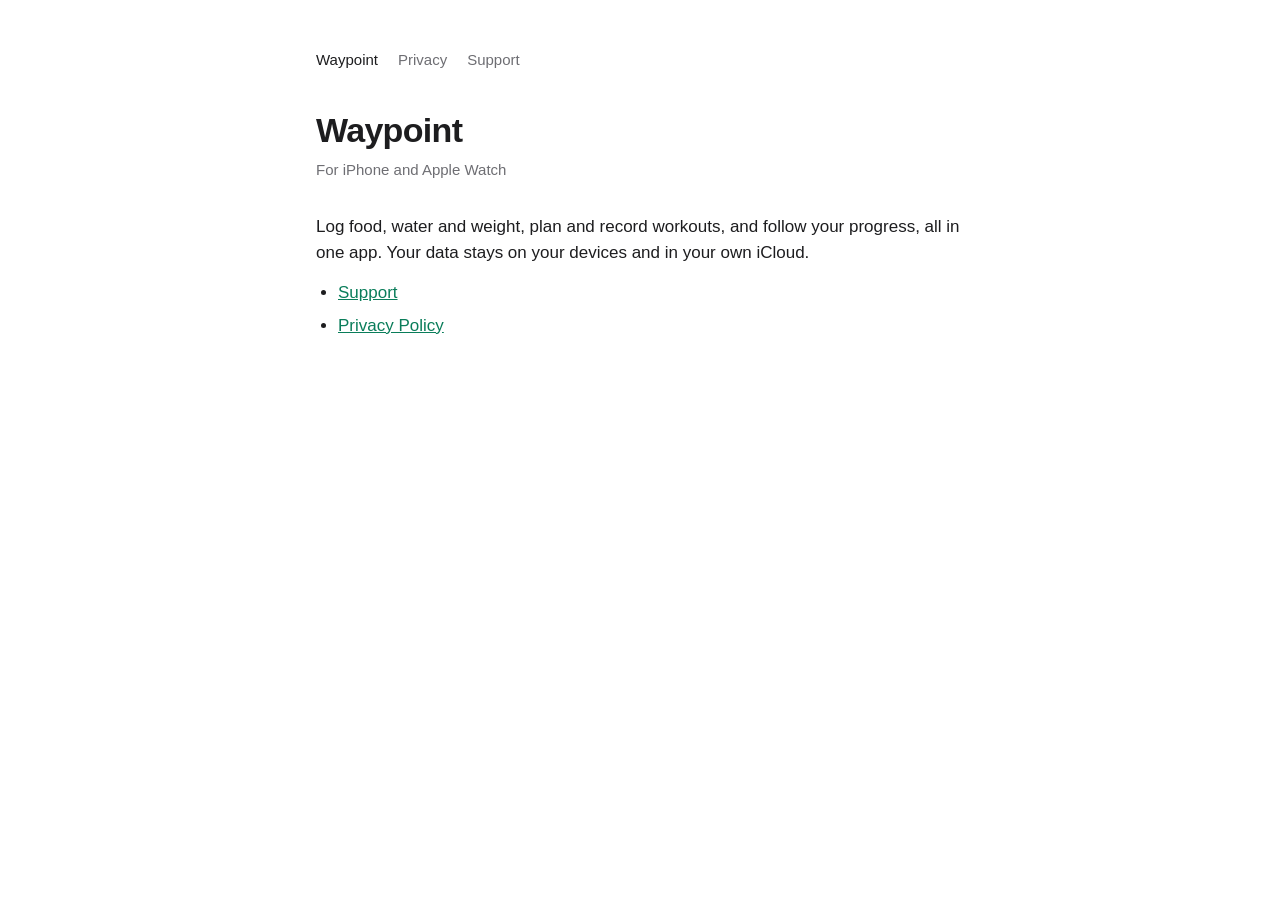
==== index.html @ 8e3e61b8 "Add files via upload" ====
<!DOCTYPE html>
<html lang="en">
<head>
<meta charset="utf-8">
<meta name="viewport" content="width=device-width, initial-scale=1">
<title>Waypoint</title>
<meta name="description" content="Waypoint: food, training and progress tracking for iPhone and Apple Watch.">
<style>
:root {
  --bg: #ffffff;
  --text: #1d1d1f;
  --muted: #6e6e73;
  --rule: #e5e5ea;
  --accent: #0a7d5a;
  --card: #f5f5f7;
}
@media (prefers-color-scheme: dark) {
  :root {
    --bg: #000000;
    --text: #f5f5f7;
    --muted: #a1a1a6;
    --rule: #2c2c2e;
    --accent: #3ddc97;
    --card: #1c1c1e;
  }
}
* { box-sizing: border-box; }
body {
  margin: 0;
  background: var(--bg);
  color: var(--text);
  font: 17px/1.55 -apple-system, BlinkMacSystemFont, "SF Pro Text", "Helvetica Neue", Arial, sans-serif;
  -webkit-text-size-adjust: 100%;
}
main { max-width: 680px; margin: 0 auto; padding: 48px 16px 64px; }
nav { display: flex; gap: 20px; margin-bottom: 40px; font-size: 15px; }
nav a { color: var(--muted); text-decoration: none; }
nav a:hover, nav a[aria-current] { color: var(--text); }
h1 { font-size: 34px; line-height: 1.15; margin: 0 0 8px; letter-spacing: -0.02em; }
h2 { font-size: 21px; margin: 40px 0 8px; letter-spacing: -0.01em; }
h3 { font-size: 17px; margin: 24px 0 4px; }
p, ul { margin: 0 0 14px; }
ul { padding-left: 22px; }
li { margin-bottom: 6px; }
a { color: var(--accent); }
.meta { color: var(--muted); font-size: 15px; margin-bottom: 32px; }
.summary { background: var(--card); border-radius: 14px; padding: 18px 20px; margin: 0 0 8px; }
.summary p:last-child, .summary ul:last-child { margin-bottom: 0; }
footer { margin-top: 56px; padding-top: 20px; border-top: 1px solid var(--rule); color: var(--muted); font-size: 14px; }
</style>
</head>
<body>
<main>
<nav><a href="index.html" aria-current="page">Waypoint</a><a href="privacy.html">Privacy</a><a href="support.html">Support</a></nav>

<h1>Waypoint</h1>
<p class="meta">For iPhone and Apple Watch</p>
<p>Log food, water and weight, plan and record workouts, and follow your progress, all in one app. Your data stays on your devices and in your own iCloud.</p>
<ul>
  <li><a href="support.html">Support</a></li>
  <li><a href="privacy.html">Privacy Policy</a></li>
</ul>

</main>
</body>
</html>
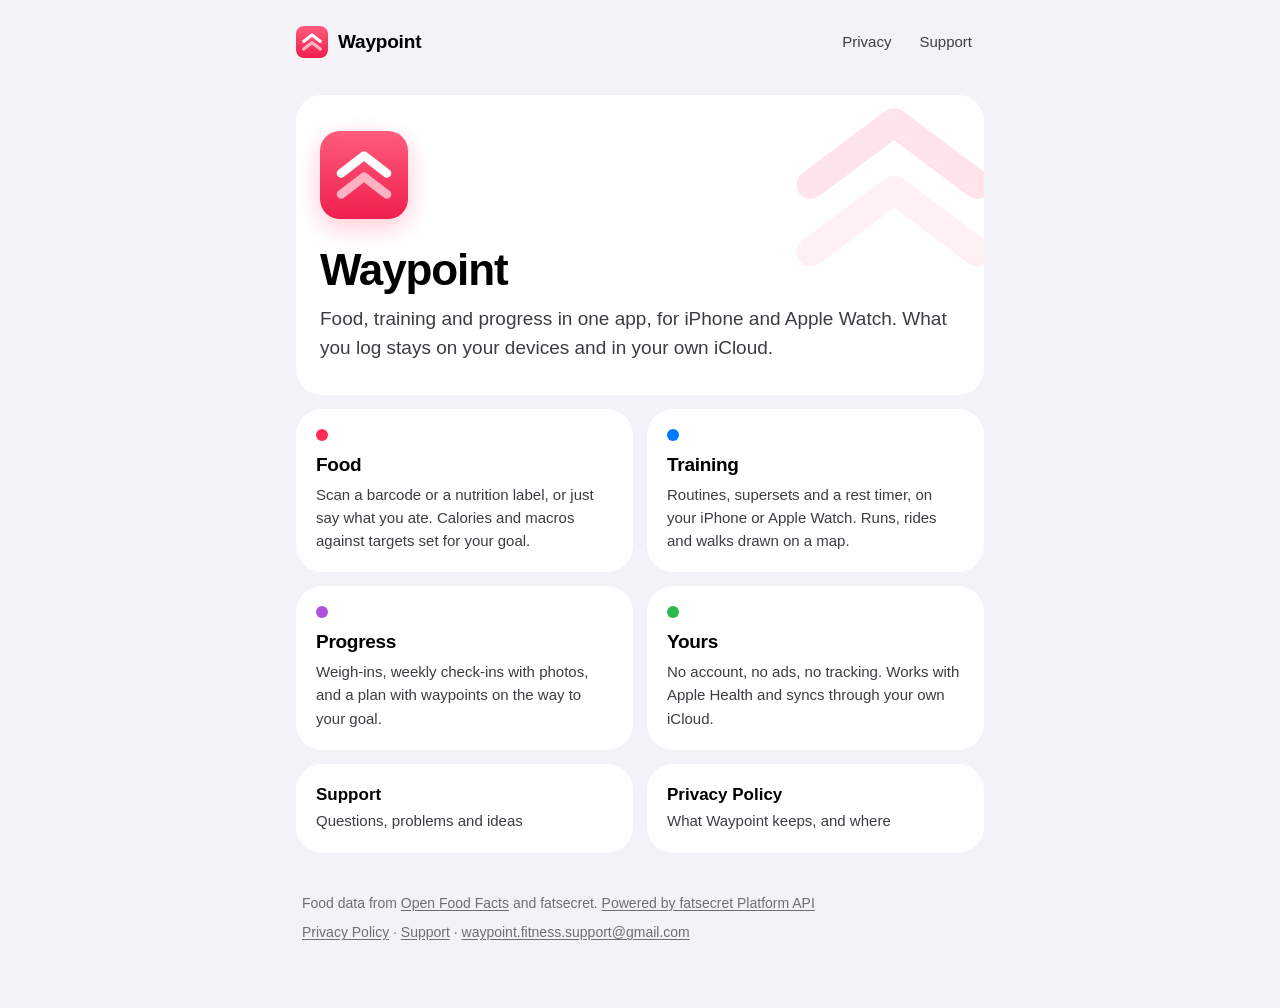
==== commit f7176566: "Updated privacy page" ====
--- a/index.html
+++ b/index.html
@@ -5,62 +5,61 @@
 <meta name="viewport" content="width=device-width, initial-scale=1">
 <title>Waypoint</title>
 <meta name="description" content="Waypoint: food, training and progress tracking for iPhone and Apple Watch.">
-<style>
-:root {
-  --bg: #ffffff;
-  --text: #1d1d1f;
-  --muted: #6e6e73;
-  --rule: #e5e5ea;
-  --accent: #0a7d5a;
-  --card: #f5f5f7;
-}
-@media (prefers-color-scheme: dark) {
-  :root {
-    --bg: #000000;
-    --text: #f5f5f7;
-    --muted: #a1a1a6;
-    --rule: #2c2c2e;
-    --accent: #3ddc97;
-    --card: #1c1c1e;
-  }
-}
-* { box-sizing: border-box; }
-body {
-  margin: 0;
-  background: var(--bg);
-  color: var(--text);
-  font: 17px/1.55 -apple-system, BlinkMacSystemFont, "SF Pro Text", "Helvetica Neue", Arial, sans-serif;
-  -webkit-text-size-adjust: 100%;
-}
-main { max-width: 680px; margin: 0 auto; padding: 48px 16px 64px; }
-nav { display: flex; gap: 20px; margin-bottom: 40px; font-size: 15px; }
-nav a { color: var(--muted); text-decoration: none; }
-nav a:hover, nav a[aria-current] { color: var(--text); }
-h1 { font-size: 34px; line-height: 1.15; margin: 0 0 8px; letter-spacing: -0.02em; }
-h2 { font-size: 21px; margin: 40px 0 8px; letter-spacing: -0.01em; }
-h3 { font-size: 17px; margin: 24px 0 4px; }
-p, ul { margin: 0 0 14px; }
-ul { padding-left: 22px; }
-li { margin-bottom: 6px; }
-a { color: var(--accent); }
-.meta { color: var(--muted); font-size: 15px; margin-bottom: 32px; }
-.summary { background: var(--card); border-radius: 14px; padding: 18px 20px; margin: 0 0 8px; }
-.summary p:last-child, .summary ul:last-child { margin-bottom: 0; }
-footer { margin-top: 56px; padding-top: 20px; border-top: 1px solid var(--rule); color: var(--muted); font-size: 14px; }
-</style>
+<meta name="theme-color" content="#f2f2f7" media="(prefers-color-scheme: light)">
+<meta name="theme-color" content="#131922" media="(prefers-color-scheme: dark)">
+<link rel="icon" type="image/png" href="images/favicon.png">
+<link rel="apple-touch-icon" href="images/apple-touch-icon.png">
+<link rel="stylesheet" href="styles.css">
 </head>
 <body>
 <main>
-<nav><a href="index.html" aria-current="page">Waypoint</a><a href="privacy.html">Privacy</a><a href="support.html">Support</a></nav>
+<header class="site-header">
+  <a class="brand" href="index.html"><img src="images/icon-256.png" alt="" width="32" height="32">Waypoint</a>
+  <nav><a href="privacy.html">Privacy</a><a href="support.html">Support</a></nav>
+</header>
 
-<h1>Waypoint</h1>
-<p class="meta">For iPhone and Apple Watch</p>
-<p>Log food, water and weight, plan and record workouts, and follow your progress, all in one app. Your data stays on your devices and in your own iCloud.</p>
-<ul>
-  <li><a href="support.html">Support</a></li>
-  <li><a href="privacy.html">Privacy Policy</a></li>
-</ul>
+<section class="hero">
+  <svg class="chevrons" viewBox="0 0 100 100" aria-hidden="true"><g fill="none" stroke="currentColor" stroke-width="11" stroke-linecap="round" stroke-linejoin="round"><polyline points="18,46 50,22 82,46"/><polyline points="18,72 50,48 82,72" opacity="0.55"/></g></svg>
+  <img class="icon" src="images/icon-256.png" alt="Waypoint app icon" width="88" height="88">
+  <h1>Waypoint</h1>
+  <p class="lede">Food, training and progress in one app, for iPhone and Apple Watch. What you log stays on your devices and in your own iCloud.</p>
+</section>
 
+<div class="features">
+  <div class="feature">
+    <span class="dot" style="background: var(--pink)"></span>
+    <h2>Food</h2>
+    <p>Scan a barcode or a nutrition label, or just say what you ate. Calories and macros against targets set for your goal.</p>
+  </div>
+  <div class="feature">
+    <span class="dot" style="background: var(--training)"></span>
+    <h2>Training</h2>
+    <p>Routines, supersets and a rest timer, on your iPhone or Apple Watch. Runs, rides and walks drawn on a map.</p>
+  </div>
+  <div class="feature">
+    <span class="dot" style="background: var(--weight)"></span>
+    <h2>Progress</h2>
+    <p>Weigh-ins, weekly check-ins with photos, and a plan with waypoints on the way to your goal.</p>
+  </div>
+  <div class="feature">
+    <span class="dot" style="background: var(--protein)"></span>
+    <h2>Yours</h2>
+    <p>No account, no ads, no tracking. Works with Apple Health and syncs through your own iCloud.</p>
+  </div>
+</div>
+
+<div class="links">
+  <a class="link-card" href="support.html"><strong>Support</strong><span>Questions, problems and ideas</span></a>
+  <a class="link-card" href="privacy.html"><strong>Privacy Policy</strong><span>What Waypoint keeps, and where</span></a>
+</div>
+
+<footer>
+  <p>Food data from <a href="https://world.openfoodfacts.org">Open Food Facts</a> and fatsecret.
+<!-- Begin fatsecret Platform API HTML Attribution Snippet -->
+<a href="https://platform.fatsecret.com">Powered by fatsecret Platform API</a>
+<!-- End fatsecret Platform API HTML Attribution Snippet --></p>
+  <p><a href="privacy.html">Privacy Policy</a> &middot; <a href="support.html">Support</a> &middot; <a href="mailto:waypoint.fitness.support@gmail.com">waypoint.fitness.support@gmail.com</a></p>
+</footer>
 </main>
 </body>
 </html>
--- a/styles.css
+++ b/styles.css
@@ -0,0 +1,246 @@
+/* Waypoint's site, in the app's own look: the default theme's grouped grey and
+   white in light, its slate in dark, and the Move-ring pink as the one accent. */
+
+:root {
+  --canvas: #f2f2f7;
+  --panel: #ffffff;
+  --text: #000000;
+  --secondary: #3c3c43;
+  --tertiary: #6e6e76;
+  --rule: #e3e3e8;
+  --pink: #ff2d55;
+  /* The pink darkened for text, so links clear 4.5:1 on white and grey. */
+  --link: #d1123e;
+  --training: #007aff;
+  --weight: #af52de;
+  --protein: #2bba4f;
+  --radius: 26px;
+}
+
+@media (prefers-color-scheme: dark) {
+  :root {
+    --canvas: #131922;
+    --panel: #202835;
+    --text: #ffffff;
+    --secondary: #c9d3e6;
+    --tertiary: #9aa6bc;
+    --rule: #2d3747;
+    --pink: #ff375f;
+    --link: #ff5c7a;
+    --training: #0a84ff;
+    --weight: #bf5af2;
+    --protein: #30db5b;
+  }
+}
+
+* { box-sizing: border-box; }
+
+html { -webkit-text-size-adjust: 100%; }
+
+body {
+  margin: 0;
+  background: var(--canvas);
+  color: var(--text);
+  font: 17px/1.55 -apple-system, BlinkMacSystemFont, "SF Pro Text", "Helvetica Neue", Arial, sans-serif;
+}
+
+main {
+  max-width: 720px;
+  margin: 0 auto;
+  padding: 24px 16px 56px;
+}
+
+a { color: var(--link); text-underline-offset: 2px; }
+
+/* Header */
+
+.site-header {
+  display: flex;
+  align-items: center;
+  justify-content: space-between;
+  gap: 16px;
+  margin-bottom: 36px;
+}
+
+.brand {
+  display: flex;
+  align-items: center;
+  gap: 10px;
+  color: var(--text);
+  text-decoration: none;
+  font-weight: 700;
+  font-size: 19px;
+  letter-spacing: -0.01em;
+}
+
+.brand img { width: 32px; height: 32px; border-radius: 8px; }
+
+.site-header nav { display: flex; gap: 4px; }
+
+.site-header nav a {
+  color: var(--secondary);
+  text-decoration: none;
+  font-size: 15px;
+  font-weight: 500;
+  padding: 6px 12px;
+  border-radius: 999px;
+}
+
+.site-header nav a:hover { color: var(--text); }
+
+.site-header nav a[aria-current="page"] {
+  color: var(--text);
+  background: var(--panel);
+}
+
+/* Type */
+
+h1 {
+  font-size: 40px;
+  line-height: 1.1;
+  margin: 0 0 10px;
+  letter-spacing: -0.025em;
+}
+
+h2 {
+  font-size: 22px;
+  line-height: 1.25;
+  margin: 0 0 10px;
+  letter-spacing: -0.015em;
+}
+
+h3 { font-size: 17px; margin: 20px 0 4px; }
+
+p, ul { margin: 0 0 14px; }
+
+ul { padding-left: 22px; }
+
+li { margin-bottom: 6px; }
+
+.lede { font-size: 19px; color: var(--secondary); margin-bottom: 28px; }
+
+.meta { color: var(--tertiary); font-size: 15px; margin-bottom: 24px; }
+
+/* Cards, as the app's panels */
+
+.card {
+  background: var(--panel);
+  border-radius: var(--radius);
+  padding: 22px 22px 8px;
+  margin-bottom: 14px;
+}
+
+.card > :last-child { margin-bottom: 14px; }
+
+.card h3:first-child { margin-top: 0; }
+
+.card.highlight { border: 2px solid var(--pink); }
+
+/* Home */
+
+.hero {
+  position: relative;
+  overflow: hidden;
+  background: var(--panel);
+  border-radius: var(--radius);
+  padding: 36px 24px 32px;
+  margin-bottom: 14px;
+}
+
+.hero .chevrons {
+  position: absolute;
+  right: -40px;
+  top: -30px;
+  width: 260px;
+  height: auto;
+  color: var(--pink);
+  opacity: 0.12;
+  pointer-events: none;
+}
+
+.hero > * { position: relative; }
+
+.hero .icon {
+  width: 88px;
+  height: 88px;
+  border-radius: 20px;
+  margin-bottom: 18px;
+  box-shadow: 0 8px 24px rgba(255, 45, 85, 0.25);
+}
+
+.hero h1 { font-size: 44px; }
+
+.hero .lede { margin-bottom: 0; }
+
+.features {
+  display: grid;
+  grid-template-columns: repeat(2, minmax(0, 1fr));
+  gap: 14px;
+  margin-bottom: 14px;
+}
+
+.feature {
+  background: var(--panel);
+  border-radius: var(--radius);
+  padding: 20px;
+}
+
+.feature .dot {
+  display: block;
+  width: 12px;
+  height: 12px;
+  border-radius: 50%;
+  margin-bottom: 12px;
+}
+
+.feature h2 { font-size: 19px; margin-bottom: 6px; }
+
+.feature p { color: var(--secondary); font-size: 15px; margin: 0; }
+
+.links {
+  display: grid;
+  grid-template-columns: repeat(auto-fit, minmax(200px, 1fr));
+  gap: 14px;
+}
+
+.link-card {
+  display: block;
+  background: var(--panel);
+  border-radius: var(--radius);
+  padding: 18px 20px;
+  color: var(--text);
+  text-decoration: none;
+}
+
+.link-card strong { display: block; font-size: 17px; }
+
+.link-card span { color: var(--secondary); font-size: 15px; }
+
+.link-card:hover strong { color: var(--link); }
+
+/* Policy sections */
+
+.section { margin-top: 28px; }
+
+.section > h2 { padding: 0 6px; }
+
+/* Footer */
+
+footer {
+  margin-top: 40px;
+  padding: 0 6px;
+  color: var(--tertiary);
+  font-size: 14px;
+}
+
+footer p { margin: 0 0 8px; }
+
+footer a { color: var(--tertiary); }
+
+@media (max-width: 480px) {
+  .features { grid-template-columns: 1fr; }
+  h1 { font-size: 34px; }
+  .hero h1 { font-size: 38px; }
+  .site-header nav a { padding: 6px 9px; }
+  .card { padding: 18px 18px 6px; }
+}
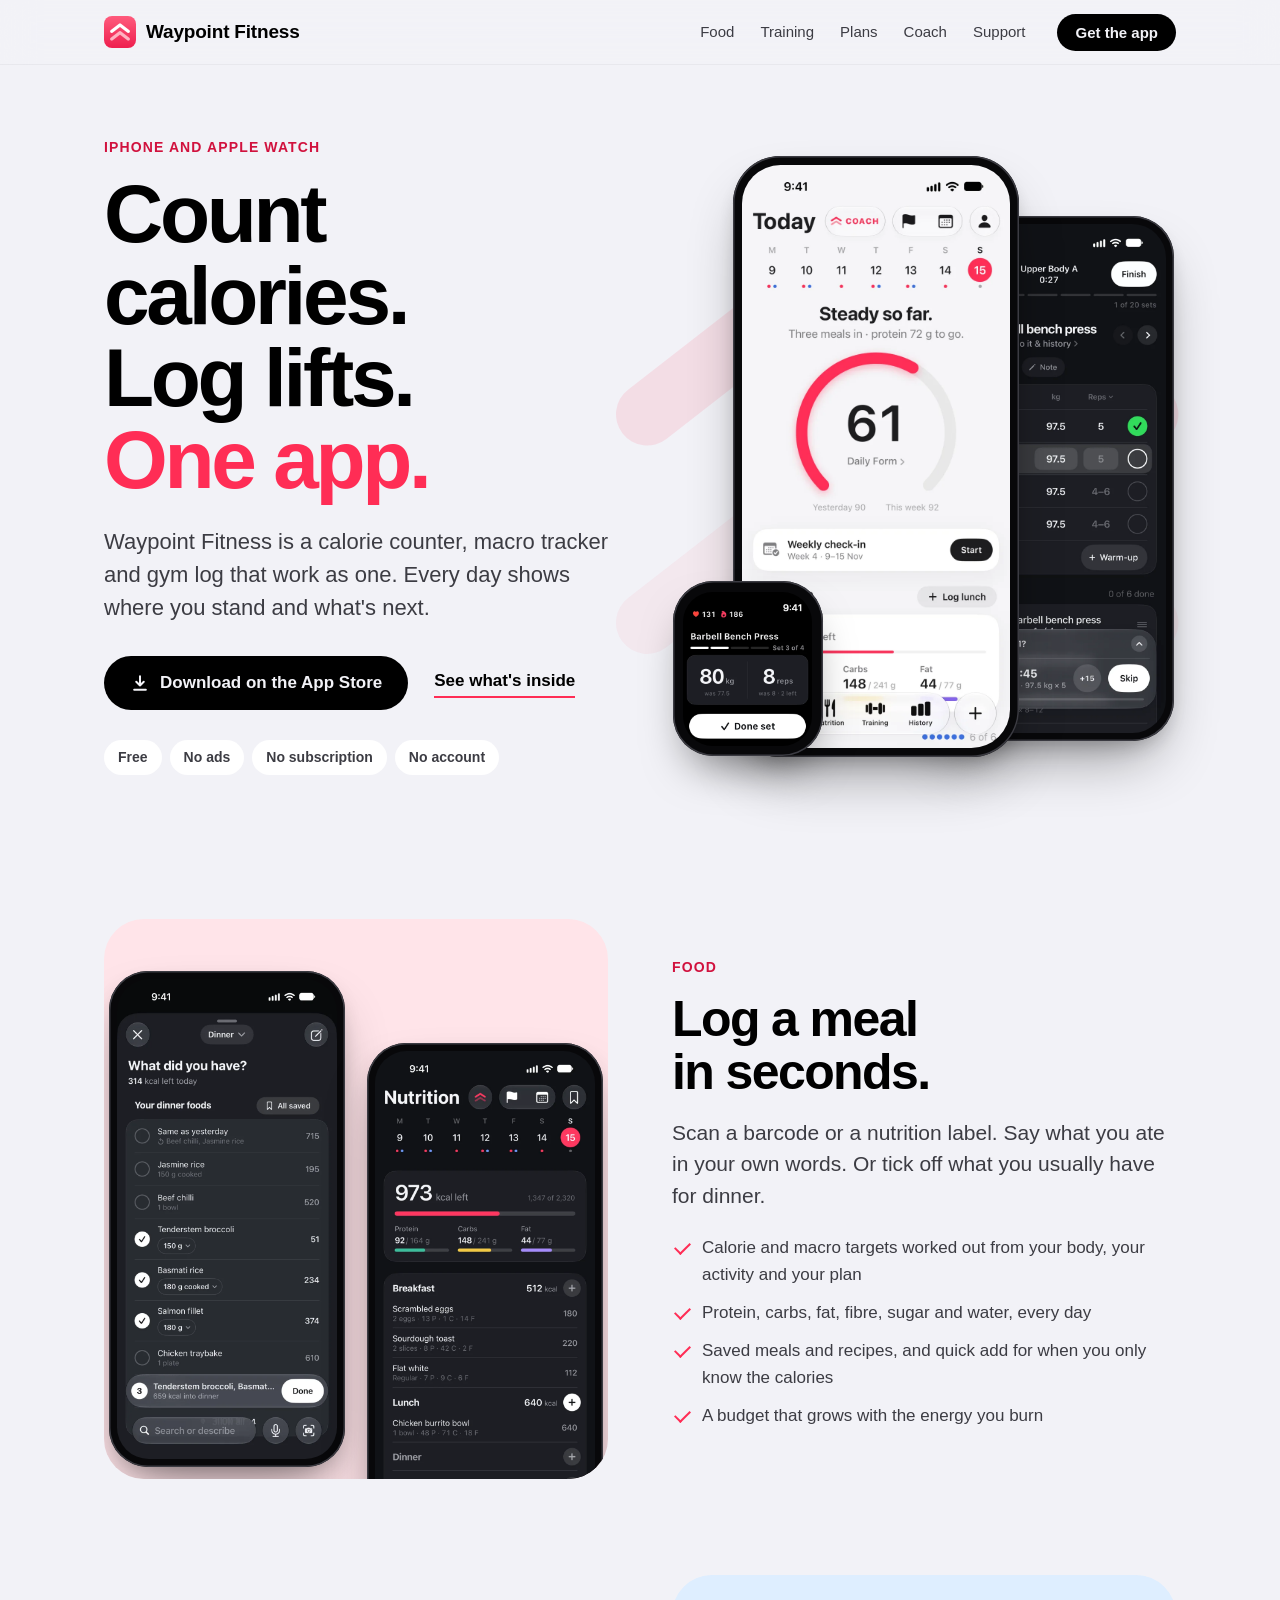
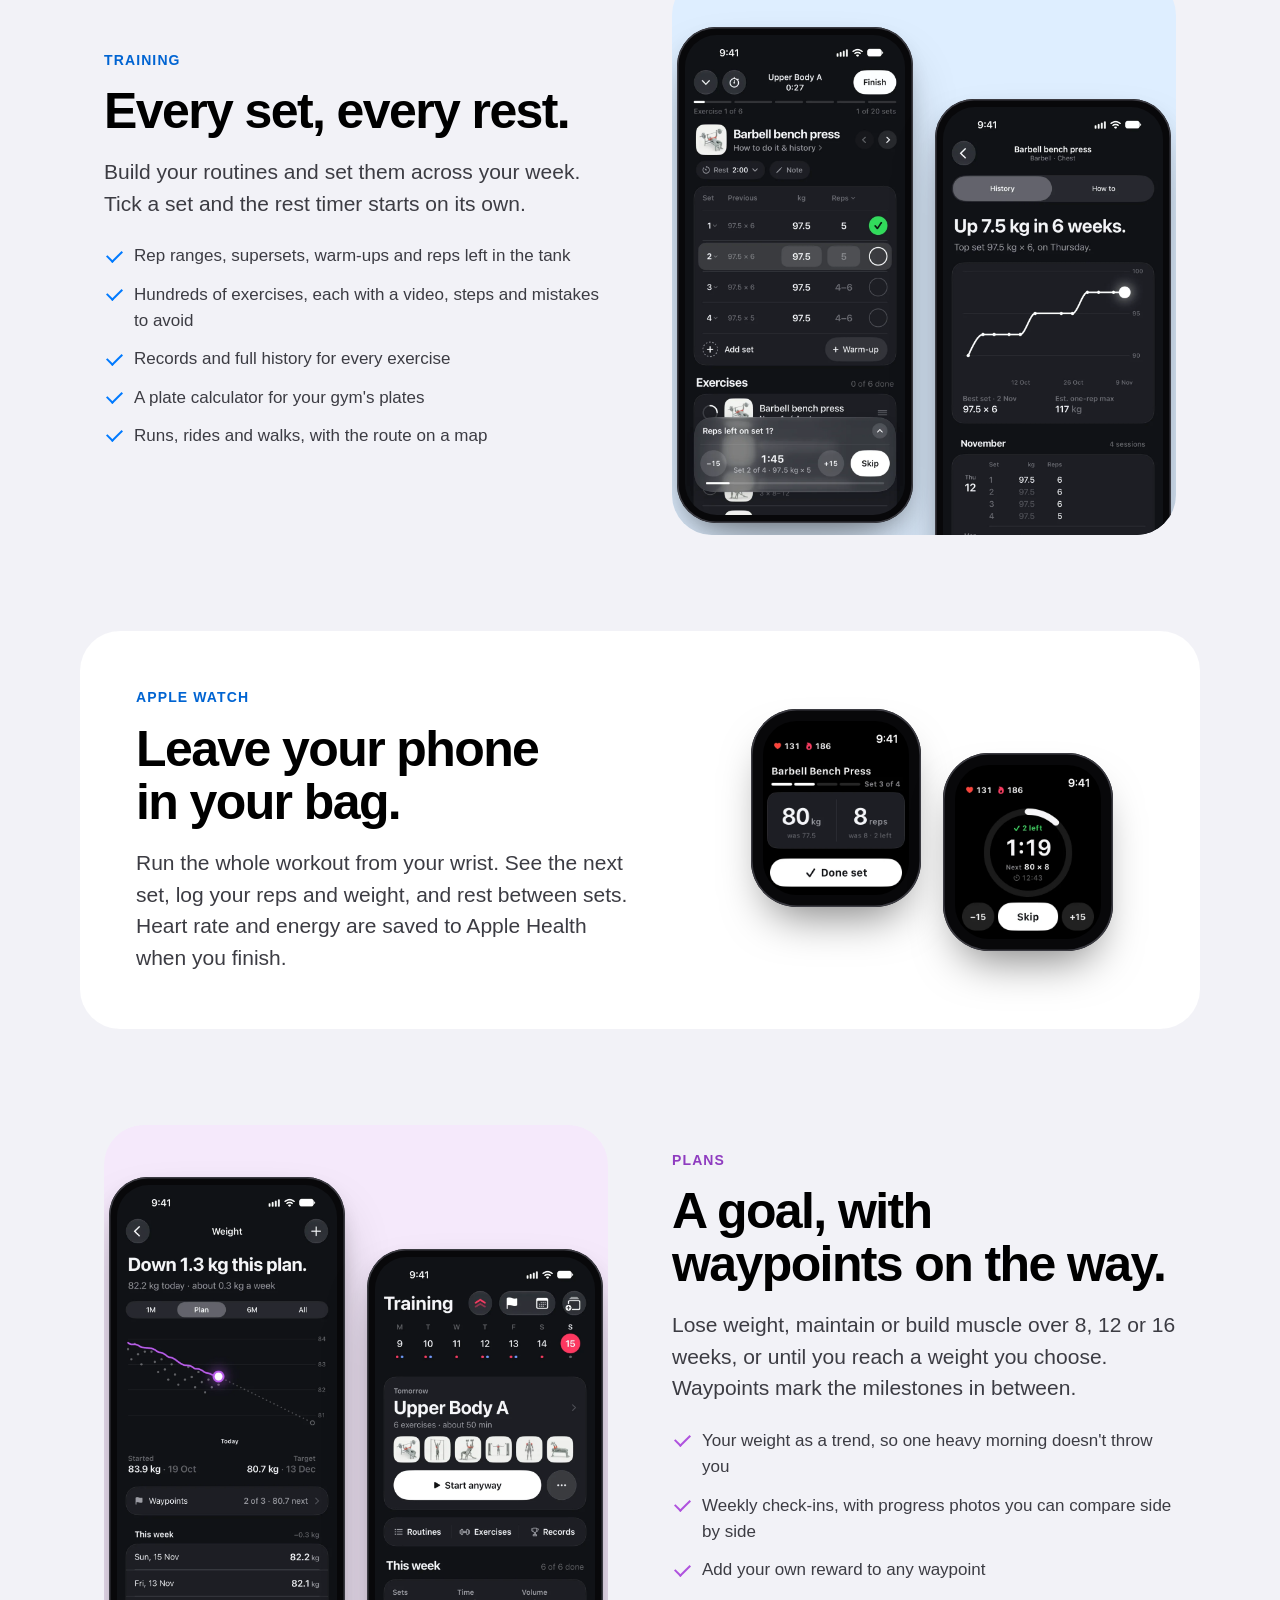
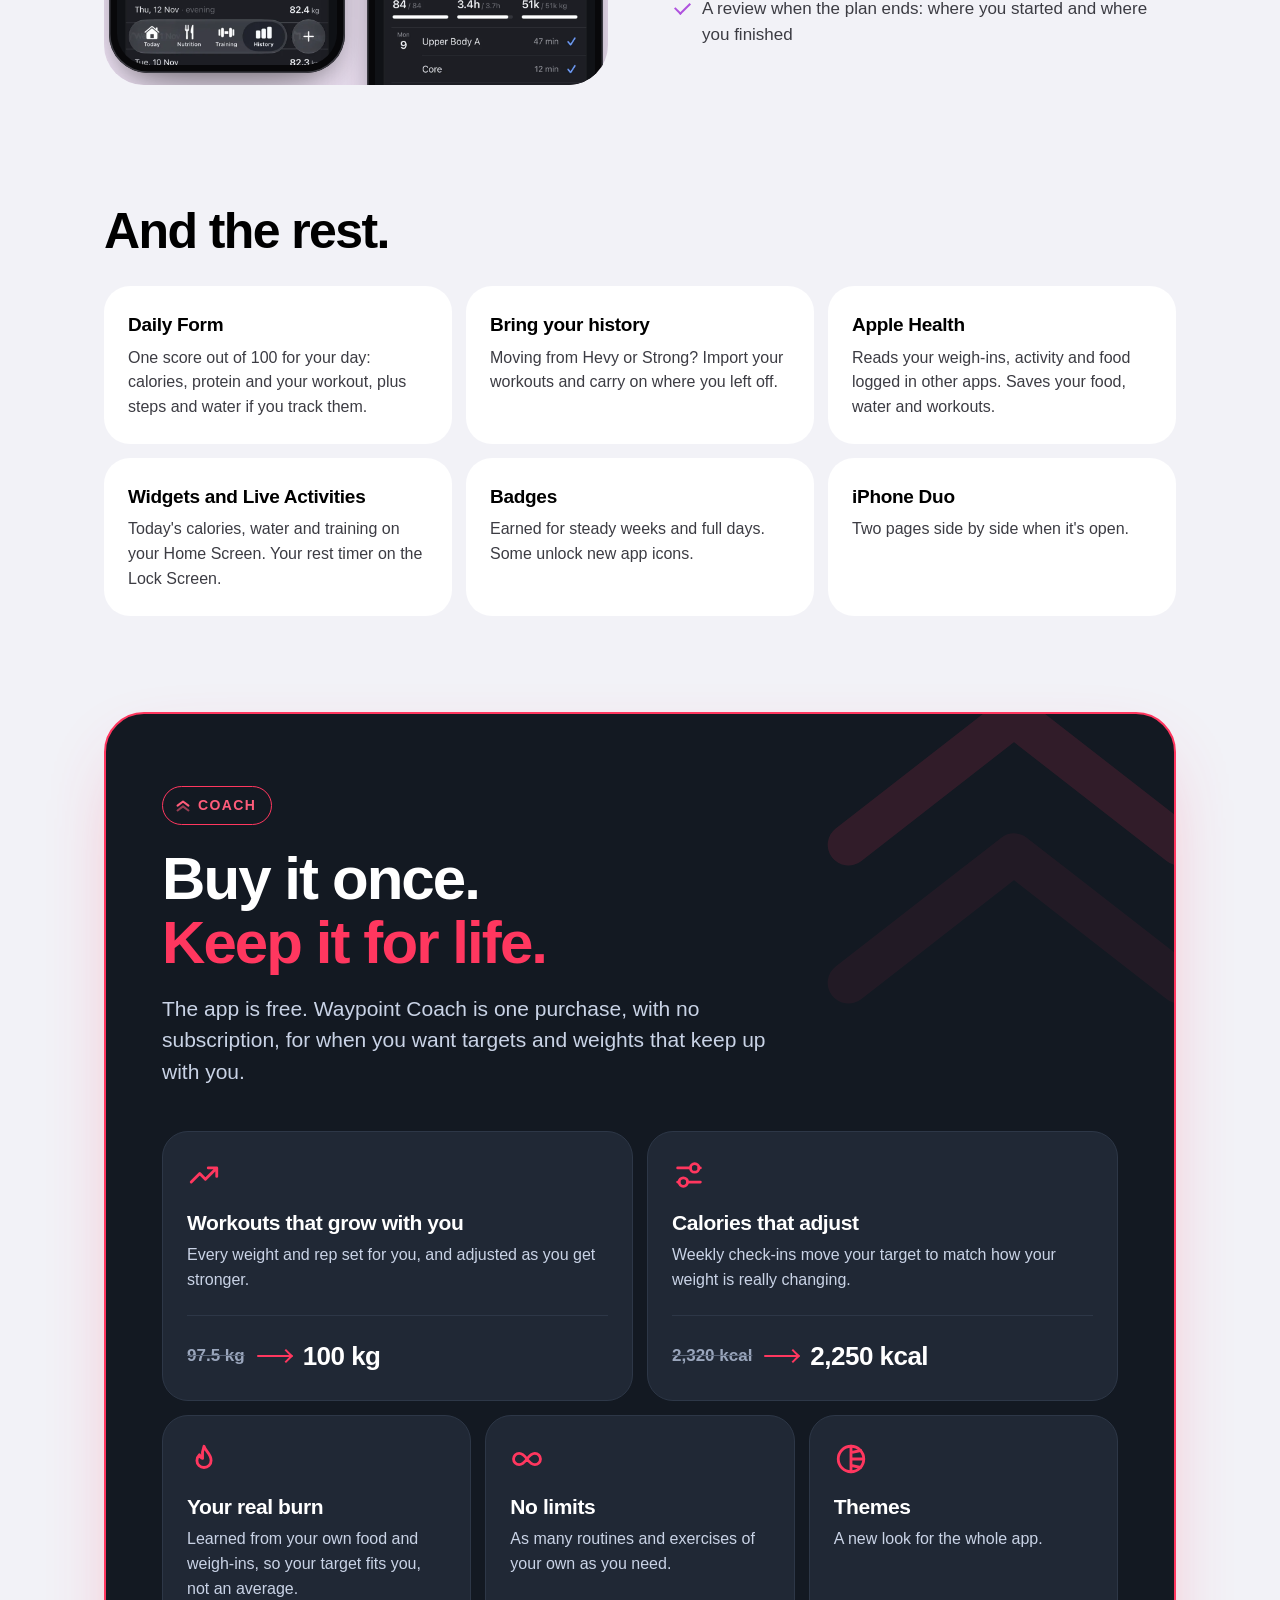
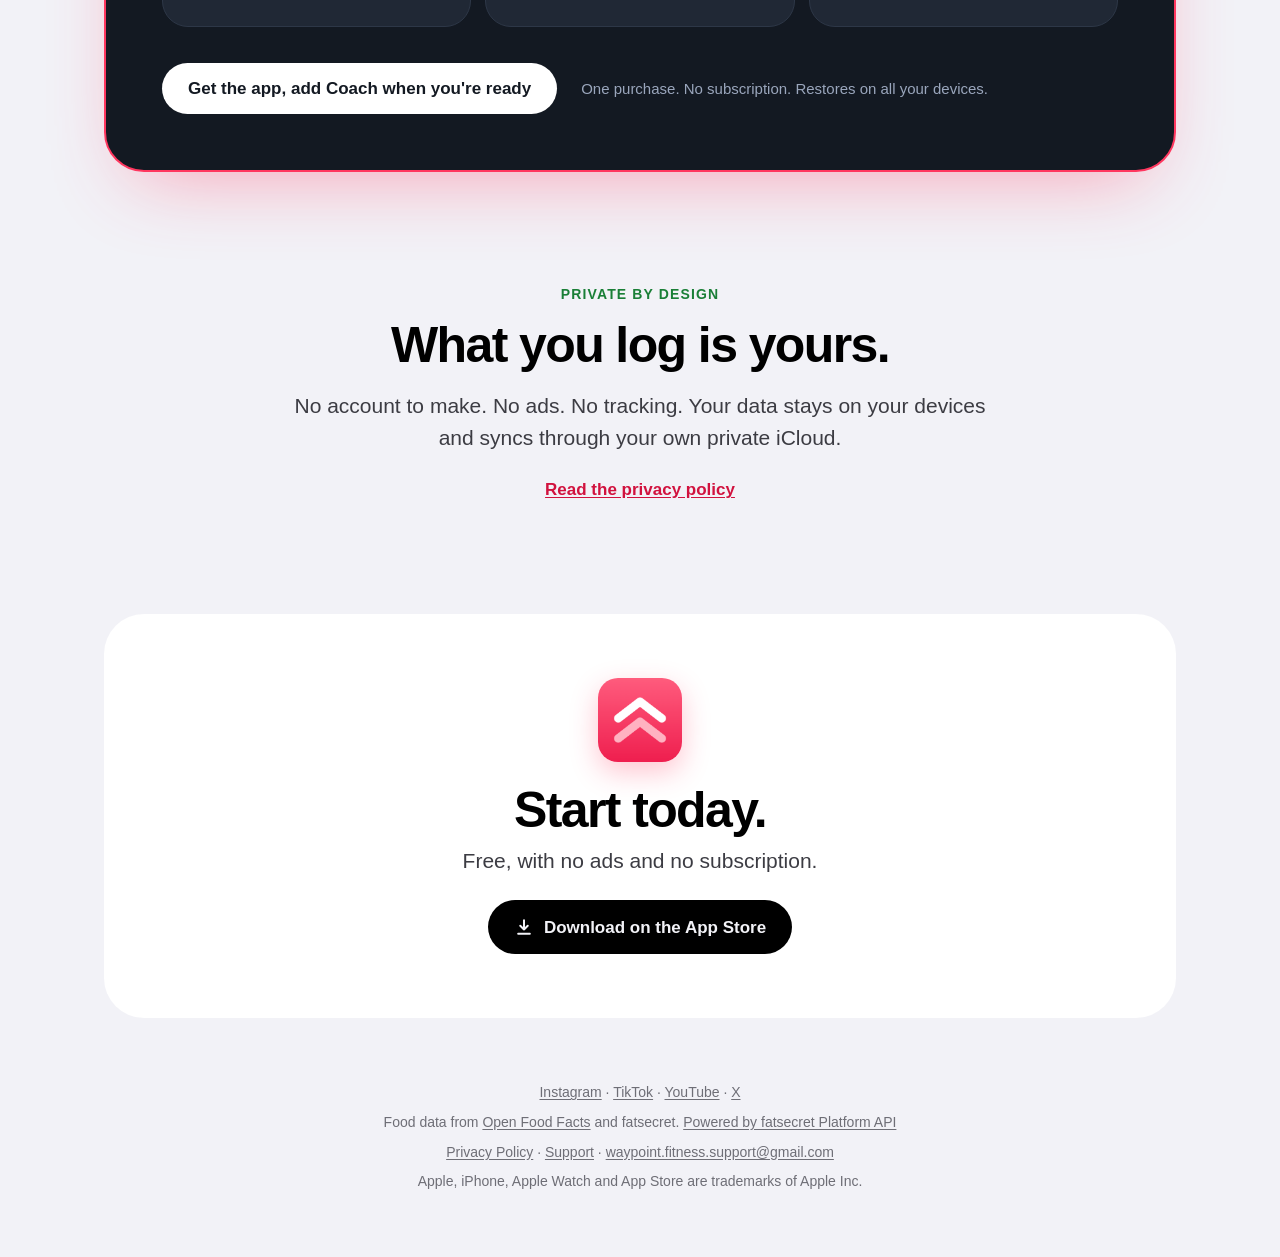
==== commit 2100c703: "Landing page for Waypoint Fitness The home page is rebuilt as a landing page: hero, Food, Training, " ====
--- a/index.html
+++ b/index.html
@@ -3,63 +3,254 @@
 <head>
 <meta charset="utf-8">
 <meta name="viewport" content="width=device-width, initial-scale=1">
-<title>Waypoint</title>
-<meta name="description" content="Waypoint: food, training and progress tracking for iPhone and Apple Watch.">
+<title>Waypoint Fitness: calorie counter and gym log in one app</title>
+<meta name="description" content="Waypoint Fitness is a calorie counter, macro tracker and gym log for iPhone and Apple Watch. Free, with no ads and no subscription.">
+<meta property="og:type" content="website">
+<meta property="og:title" content="Waypoint Fitness: calorie counter and gym log in one app">
+<meta property="og:description" content="Count calories, track macros and log your training in one app for iPhone and Apple Watch. Free, with no ads and no subscription.">
+<meta name="apple-itunes-app" content="app-id=6812730158">
 <meta name="theme-color" content="#f2f2f7" media="(prefers-color-scheme: light)">
 <meta name="theme-color" content="#131922" media="(prefers-color-scheme: dark)">
 <link rel="icon" type="image/png" href="images/favicon.png">
 <link rel="apple-touch-icon" href="images/apple-touch-icon.png">
 <link rel="stylesheet" href="styles.css">
+<link rel="stylesheet" href="landing.css">
 </head>
-<body>
+<body class="home">
+
+<header class="top">
+  <div class="wrap top-inner">
+    <a class="brand" href="index.html"><img src="images/icon-256.png" alt="" width="32" height="32">Waypoint Fitness</a>
+    <nav aria-label="Main">
+      <a href="#food">Food</a>
+      <a href="#training">Training</a>
+      <a href="#plans">Plans</a>
+      <a href="#coach">Coach</a>
+      <a href="support.html">Support</a>
+    </nav>
+    <a class="btn btn-small" href="https://apps.apple.com/app/apple-store/id6812730158?pt=118073939&amp;ct=site-header&amp;mt=8">Get the app</a>
+  </div>
+</header>
+
 <main>
-<header class="site-header">
-  <a class="brand" href="index.html"><img src="images/icon-256.png" alt="" width="32" height="32">Waypoint</a>
-  <nav><a href="privacy.html">Privacy</a><a href="support.html">Support</a></nav>
-</header>
-
-<section class="hero">
-  <svg class="chevrons" viewBox="0 0 100 100" aria-hidden="true"><g fill="none" stroke="currentColor" stroke-width="11" stroke-linecap="round" stroke-linejoin="round"><polyline points="18,46 50,22 82,46"/><polyline points="18,72 50,48 82,72" opacity="0.55"/></g></svg>
-  <img class="icon" src="images/icon-256.png" alt="Waypoint app icon" width="88" height="88">
-  <h1>Waypoint</h1>
-  <p class="lede">Food, training and progress in one app, for iPhone and Apple Watch. What you log stays on your devices and in your own iCloud.</p>
-</section>
-
-<div class="features">
-  <div class="feature">
-    <span class="dot" style="background: var(--pink)"></span>
-    <h2>Food</h2>
-    <p>Scan a barcode or a nutrition label, or just say what you ate. Calories and macros against targets set for your goal.</p>
-  </div>
-  <div class="feature">
-    <span class="dot" style="background: var(--training)"></span>
-    <h2>Training</h2>
-    <p>Routines, supersets and a rest timer, on your iPhone or Apple Watch. Runs, rides and walks drawn on a map.</p>
-  </div>
-  <div class="feature">
-    <span class="dot" style="background: var(--weight)"></span>
-    <h2>Progress</h2>
-    <p>Weigh-ins, weekly check-ins with photos, and a plan with waypoints on the way to your goal.</p>
-  </div>
-  <div class="feature">
-    <span class="dot" style="background: var(--protein)"></span>
-    <h2>Yours</h2>
-    <p>No account, no ads, no tracking. Works with Apple Health and syncs through your own iCloud.</p>
-  </div>
-</div>
-
-<div class="links">
-  <a class="link-card" href="support.html"><strong>Support</strong><span>Questions, problems and ideas</span></a>
-  <a class="link-card" href="privacy.html"><strong>Privacy Policy</strong><span>What Waypoint keeps, and where</span></a>
-</div>
-
-<footer>
+
+<section class="hero wrap">
+  <svg class="chevrons" viewBox="0 0 100 100" aria-hidden="true"><g fill="none" stroke="currentColor" stroke-width="9" stroke-linecap="round" stroke-linejoin="round"><polyline points="14,48 50,20 86,48"/><polyline points="14,78 50,50 86,78" opacity="0.5"/></g></svg>
+  <div class="hero-copy">
+    <p class="eyebrow">iPhone and Apple Watch</p>
+    <h1>Count calories.<br>Log lifts.<br><em>One app.</em></h1>
+    <p class="hero-lede">Waypoint Fitness is a calorie counter, macro tracker and gym log that work as one. Every day shows where you stand and what's next.</p>
+    <div class="cta-row">
+      <a class="btn" href="https://apps.apple.com/app/apple-store/id6812730158?pt=118073939&amp;ct=site-hero&amp;mt=8">
+        <svg viewBox="0 0 24 24" width="20" height="20" aria-hidden="true"><path fill="none" stroke="currentColor" stroke-width="2.4" stroke-linecap="round" stroke-linejoin="round" d="M12 4v11m0 0l-4.5-4.5M12 15l4.5-4.5M5 20h14"/></svg>
+        Download on the App Store
+      </a>
+      <a class="text-link" href="#food">See what's inside</a>
+    </div>
+    <ul class="promises">
+      <li>Free</li>
+      <li>No ads</li>
+      <li>No subscription</li>
+      <li>No account</li>
+    </ul>
+  </div>
+  <div class="hero-art">
+    <div class="phone phone-back"><img src="images/screens/workout-dark.webp" alt="" width="720" height="1565"></div>
+    <div class="phone phone-front">
+      <picture>
+        <source srcset="images/screens/today-dark.webp" media="(prefers-color-scheme: dark)">
+        <img src="images/screens/today-light.webp" alt="Waypoint's Today screen, with a Daily Form score, calories left and macros" width="720" height="1565">
+      </picture>
+    </div>
+    <div class="watch"><img src="images/screens/watch-set.webp" alt="" width="416" height="496"></div>
+  </div>
+</section>
+
+<section class="feature wrap food" id="food">
+  <div class="feature-art reveal">
+    <div class="phone"><img src="images/screens/addfood-dark.webp" alt="Adding dinner by ticking foods you usually have" width="720" height="1565" loading="lazy"></div>
+    <div class="phone phone-low"><img src="images/screens/nutrition-dark.webp" alt="The Nutrition screen, with calories left and protein, carbs and fat" width="720" height="1565" loading="lazy"></div>
+  </div>
+  <div class="feature-copy reveal">
+    <p class="eyebrow">Food</p>
+    <h2>Log a meal in seconds.</h2>
+    <p class="lede">Scan a barcode or a nutrition label. Say what you ate in your own words. Or tick off what you usually have for dinner.</p>
+    <ul class="ticks">
+      <li>Calorie and macro targets worked out from your body, your activity and your plan</li>
+      <li>Protein, carbs, fat, fibre, sugar and water, every day</li>
+      <li>Saved meals and recipes, and quick add for when you only know the calories</li>
+      <li>A budget that grows with the energy you burn</li>
+    </ul>
+  </div>
+</section>
+
+<section class="feature wrap training flip" id="training">
+  <div class="feature-art reveal">
+    <div class="phone"><img src="images/screens/workout-dark.webp" alt="A running workout: bench press sets with a rest timer counting down" width="720" height="1565" loading="lazy"></div>
+    <div class="phone phone-low"><img src="images/screens/exhistory-dark.webp" alt="Bench press history, up 7.5 kg in six weeks" width="720" height="1565" loading="lazy"></div>
+  </div>
+  <div class="feature-copy reveal">
+    <p class="eyebrow">Training</p>
+    <h2>Every set, every rest.</h2>
+    <p class="lede">Build your routines and set them across your week. Tick a set and the rest timer starts on its own.</p>
+    <ul class="ticks">
+      <li>Rep ranges, supersets, warm-ups and reps left in the tank</li>
+      <li>Hundreds of exercises, each with a video, steps and mistakes to avoid</li>
+      <li>Records and full history for every exercise</li>
+      <li>A plate calculator for your gym's plates</li>
+      <li>Runs, rides and walks, with the route on a map</li>
+    </ul>
+  </div>
+</section>
+
+<section class="wrist wrap" id="watch">
+  <div class="wrist-copy reveal">
+    <p class="eyebrow">Apple Watch</p>
+    <h2>Leave your phone in your bag.</h2>
+    <p class="lede">Run the whole workout from your wrist. See the next set, log your reps and weight, and rest between sets. Heart rate and energy are saved to Apple Health when you finish.</p>
+  </div>
+  <div class="wrist-art reveal">
+    <div class="watch"><img src="images/screens/watch-set.webp" alt="Apple Watch showing set 3 of 4 of bench press, with a Done set button" width="416" height="496" loading="lazy"></div>
+    <div class="watch"><img src="images/screens/watch-rest.webp" alt="Apple Watch showing a rest timer and the next set" width="416" height="496" loading="lazy"></div>
+  </div>
+</section>
+
+<section class="feature wrap plans" id="plans">
+  <div class="feature-art reveal">
+    <div class="phone"><img src="images/screens/weight-dark.webp" alt="The weight chart, with a trend line heading for a target weight" width="720" height="1565" loading="lazy"></div>
+    <div class="phone phone-low"><img src="images/screens/training-dark.webp" alt="The Training screen, with this week's sessions ticked off" width="720" height="1565" loading="lazy"></div>
+  </div>
+  <div class="feature-copy reveal">
+    <p class="eyebrow">Plans</p>
+    <h2>A goal, with waypoints on the way.</h2>
+    <p class="lede">Lose weight, maintain or build muscle over 8, 12 or 16 weeks, or until you reach a weight you choose. Waypoints mark the milestones in between.</p>
+    <ul class="ticks">
+      <li>Your weight as a trend, so one heavy morning doesn't throw you</li>
+      <li>Weekly check-ins, with progress photos you can compare side by side</li>
+      <li>Add your own reward to any waypoint</li>
+      <li>A review when the plan ends: where you started and where you finished</li>
+    </ul>
+  </div>
+</section>
+
+<section class="more wrap">
+  <h2 class="reveal">And the rest.</h2>
+  <div class="grid">
+    <div class="tile reveal">
+      <h3>Daily Form</h3>
+      <p>One score out of 100 for your day: calories, protein and your workout, plus steps and water if you track them.</p>
+    </div>
+    <div class="tile reveal">
+      <h3>Bring your history</h3>
+      <p>Moving from Hevy or Strong? Import your workouts and carry on where you left off.</p>
+    </div>
+    <div class="tile reveal">
+      <h3>Apple Health</h3>
+      <p>Reads your weigh-ins, activity and food logged in other apps. Saves your food, water and workouts.</p>
+    </div>
+    <div class="tile reveal">
+      <h3>Widgets and Live Activities</h3>
+      <p>Today's calories, water and training on your Home Screen. Your rest timer on the Lock Screen.</p>
+    </div>
+    <div class="tile reveal">
+      <h3>Badges</h3>
+      <p>Earned for steady weeks and full days. Some unlock new app icons.</p>
+    </div>
+    <div class="tile reveal">
+      <h3>iPhone Duo</h3>
+      <p>Two pages side by side when it's open.</p>
+    </div>
+  </div>
+</section>
+
+<section class="wrap" id="coach">
+  <div class="coach reveal">
+    <svg class="coach-mark" viewBox="0 0 100 100" aria-hidden="true"><g fill="none" stroke="currentColor" stroke-width="9" stroke-linecap="round" stroke-linejoin="round"><polyline points="14,48 50,20 86,48"/><polyline points="14,78 50,50 86,78" opacity="0.5"/></g></svg>
+    <div class="coach-head">
+      <p class="coach-badge"><svg viewBox="0 0 100 100" width="16" height="16" aria-hidden="true"><g fill="none" stroke="currentColor" stroke-width="13" stroke-linecap="round" stroke-linejoin="round"><polyline points="16,48 50,22 84,48"/><polyline points="16,78 50,52 84,78" opacity="0.55"/></g></svg>Coach</p>
+      <h2>Buy it once.<br><em>Keep it for life.</em></h2>
+      <p class="lede">The app is free. Waypoint Coach is one purchase, with no subscription, for when you want targets and weights that keep up with you.</p>
+    </div>
+    <div class="coach-grid">
+      <div class="coach-card wide">
+        <svg class="glyph" viewBox="0 0 24 24" aria-hidden="true"><path d="M3 17l6-6 4 4 8-8M15 7h6v6"/></svg>
+        <h3>Workouts that grow with you</h3>
+        <p>Every weight and rep set for you, and adjusted as you get stronger.</p>
+        <div class="step" aria-hidden="true"><span>97.5 kg</span><i></i><strong>100 kg</strong></div>
+      </div>
+      <div class="coach-card wide">
+        <svg class="glyph" viewBox="0 0 24 24" aria-hidden="true"><path d="M4 7h9M19 7h1M4 17h1M11 17h9"/><circle cx="16" cy="7" r="3"/><circle cx="8" cy="17" r="3"/></svg>
+        <h3>Calories that adjust</h3>
+        <p>Weekly check-ins move your target to match how your weight is really changing.</p>
+        <div class="step" aria-hidden="true"><span>2,320 kcal</span><i></i><strong>2,250 kcal</strong></div>
+      </div>
+      <div class="coach-card">
+        <svg class="glyph" viewBox="0 0 24 24" aria-hidden="true"><path d="M12 3c1 3.5 5 5.500 5 10a5 5 0 0 1-10 0c0-1.800.8-3 1.800-4 .4 1.600 1.200 2.400 2.200 2.500C10.500 8.500 11 5.500 12 3z"/></svg>
+        <h3>Your real burn</h3>
+        <p>Learned from your own food and weigh-ins, so your target fits you, not an average.</p>
+      </div>
+      <div class="coach-card">
+        <svg class="glyph" viewBox="0 0 24 24" aria-hidden="true"><path d="M12 12c-2-2.700-3.500-4-5.500-4a4 4 0 0 0 0 8c2 0 3.500-1.300 5.500-4zm0 0c2 2.700 3.500 4 5.500 4a4 4 0 0 0 0-8c-2 0-3.500 1.300-5.500 4z"/></svg>
+        <h3>No limits</h3>
+        <p>As many routines and exercises of your own as you need.</p>
+      </div>
+      <div class="coach-card">
+        <svg class="glyph" viewBox="0 0 24 24" aria-hidden="true"><circle cx="12" cy="12" r="9"/><path d="M12 3v18M12 7.500l6.800-1.500M12 12h9M12 16.500l6.800 1.500"/></svg>
+        <h3>Themes</h3>
+        <p>A new look for the whole app.</p>
+      </div>
+    </div>
+    <div class="coach-foot">
+      <a class="btn" href="https://apps.apple.com/app/apple-store/id6812730158?pt=118073939&amp;ct=site-coach&amp;mt=8">Get the app, add Coach when you're ready</a>
+      <p>One purchase. No subscription. Restores on all your devices.</p>
+    </div>
+  </div>
+</section>
+
+<section class="private wrap" id="privacy">
+  <div class="reveal">
+    <p class="eyebrow">Private by design</p>
+    <h2>What you log is yours.</h2>
+    <p class="lede">No account to make. No ads. No tracking. Your data stays on your devices and syncs through your own private iCloud.</p>
+    <p><a href="privacy.html">Read the privacy policy</a></p>
+  </div>
+</section>
+
+<section class="closer wrap">
+  <div class="closer-inner reveal">
+    <img src="images/icon-256.png" alt="" width="84" height="84">
+    <h2>Start today.</h2>
+    <p class="lede">Free, with no ads and no subscription.</p>
+    <a class="btn" href="https://apps.apple.com/app/apple-store/id6812730158?pt=118073939&amp;ct=site-footer&amp;mt=8">
+      <svg viewBox="0 0 24 24" width="20" height="20" aria-hidden="true"><path fill="none" stroke="currentColor" stroke-width="2.4" stroke-linecap="round" stroke-linejoin="round" d="M12 4v11m0 0l-4.5-4.5M12 15l4.5-4.5M5 20h14"/></svg>
+      Download on the App Store
+    </a>
+  </div>
+</section>
+
+</main>
+
+<footer class="wrap">
+  <p><a href="https://www.instagram.com/waypoint.fitness.app">Instagram</a> &middot; <a href="https://www.tiktok.com/@waypoint.fitness4">TikTok</a> &middot; <a href="https://www.youtube.com/@WaypointFitnessApp">YouTube</a> &middot; <a href="https://x.com/WaypointFitness">X</a></p>
   <p>Food data from <a href="https://world.openfoodfacts.org">Open Food Facts</a> and fatsecret.
 <!-- Begin fatsecret Platform API HTML Attribution Snippet -->
 <a href="https://platform.fatsecret.com">Powered by fatsecret Platform API</a>
 <!-- End fatsecret Platform API HTML Attribution Snippet --></p>
   <p><a href="privacy.html">Privacy Policy</a> &middot; <a href="support.html">Support</a> &middot; <a href="mailto:waypoint.fitness.support@gmail.com">waypoint.fitness.support@gmail.com</a></p>
+  <p>Apple, iPhone, Apple Watch and App Store are trademarks of Apple Inc.</p>
 </footer>
-</main>
+
+<script>
+(function () {
+  if (!('IntersectionObserver' in window) || matchMedia('(prefers-reduced-motion: reduce)').matches) return;
+  document.documentElement.classList.add('js');
+  var io = new IntersectionObserver(function (entries) {
+    entries.forEach(function (e) {
+      if (e.isIntersecting) { e.target.classList.add('in'); io.unobserve(e.target); }
+    });
+  }, { rootMargin: '0px 0px -8% 0px' });
+  document.querySelectorAll('.reveal').forEach(function (el) { io.observe(el); });
+})();
+</script>
 </body>
 </html>
--- a/styles.css
+++ b/styles.css
@@ -14,6 +14,10 @@
   --training: #007aff;
   --weight: #af52de;
   --protein: #2bba4f;
+  /* The accents darkened for small text on white and grey. */
+  --training-ink: #0064d2;
+  --weight-ink: #8f3cc0;
+  --protein-ink: #1a7f37;
   --radius: 26px;
 }
 
@@ -30,6 +34,9 @@
     --training: #0a84ff;
     --weight: #bf5af2;
     --protein: #30db5b;
+    --training-ink: #4da3ff;
+    --weight-ink: #cf86f7;
+    --protein-ink: #30db5b;
   }
 }
 
@@ -47,20 +54,75 @@
 main {
   max-width: 720px;
   margin: 0 auto;
-  padding: 24px 16px 56px;
-}
+  padding: 40px 16px 56px;
+}
+
+[id] { scroll-margin-top: 84px; }
 
 a { color: var(--link); text-underline-offset: 2px; }
 
-/* Header */
-
-.site-header {
+.wrap {
+  max-width: 1120px;
+  margin: 0 auto;
+  padding-left: 24px;
+  padding-right: 24px;
+}
+
+/* Header, the same on every page */
+
+.top {
+  position: sticky;
+  top: 0;
+  z-index: 10;
+  background: color-mix(in srgb, var(--canvas) 78%, transparent);
+  -webkit-backdrop-filter: saturate(180%) blur(18px);
+  backdrop-filter: saturate(180%) blur(18px);
+  border-bottom: 1px solid color-mix(in srgb, var(--rule) 70%, transparent);
+}
+
+.top-inner {
   display: flex;
   align-items: center;
-  justify-content: space-between;
-  gap: 16px;
-  margin-bottom: 36px;
-}
+  gap: 20px;
+  height: 64px;
+}
+
+.top nav { display: flex; gap: 2px; margin-left: auto; }
+
+.top nav a {
+  color: var(--secondary);
+  text-decoration: none;
+  font-size: 15px;
+  font-weight: 500;
+  padding: 6px 12px;
+  border-radius: 999px;
+}
+
+.top nav a:hover,
+.top nav a[aria-current="page"] { color: var(--text); background: var(--panel); }
+
+/* Buttons, as the app's: ink on canvas, flipped in dark */
+
+.btn {
+  display: inline-flex;
+  align-items: center;
+  gap: 10px;
+  background: var(--text);
+  color: var(--canvas);
+  font-weight: 650;
+  font-size: 17px;
+  line-height: 1;
+  text-decoration: none;
+  padding: 17px 26px;
+  border-radius: 999px;
+  white-space: nowrap;
+  transition: transform 0.15s ease, opacity 0.15s ease;
+}
+
+.btn:hover { transform: translateY(-1px); opacity: 0.88; }
+.btn:active { transform: scale(0.98); }
+
+.btn-small { font-size: 15px; padding: 11px 18px; }
 
 .brand {
   display: flex;
@@ -71,26 +133,19 @@
   font-weight: 700;
   font-size: 19px;
   letter-spacing: -0.01em;
+  white-space: nowrap;
 }
 
 .brand img { width: 32px; height: 32px; border-radius: 8px; }
 
-.site-header nav { display: flex; gap: 4px; }
-
-.site-header nav a {
-  color: var(--secondary);
-  text-decoration: none;
-  font-size: 15px;
-  font-weight: 500;
-  padding: 6px 12px;
-  border-radius: 999px;
-}
-
-.site-header nav a:hover { color: var(--text); }
-
-.site-header nav a[aria-current="page"] {
-  color: var(--text);
-  background: var(--panel);
+@media (max-width: 960px) {
+  .top nav { display: none; }
+  .top .btn-small { margin-left: auto; }
+}
+
+@media (max-width: 520px) {
+  .wrap { padding-left: 16px; padding-right: 16px; }
+  .brand { font-size: 17px; }
 }
 
 /* Type */
@@ -136,88 +191,6 @@
 
 .card.highlight { border: 2px solid var(--pink); }
 
-/* Home */
-
-.hero {
-  position: relative;
-  overflow: hidden;
-  background: var(--panel);
-  border-radius: var(--radius);
-  padding: 36px 24px 32px;
-  margin-bottom: 14px;
-}
-
-.hero .chevrons {
-  position: absolute;
-  right: -40px;
-  top: -30px;
-  width: 260px;
-  height: auto;
-  color: var(--pink);
-  opacity: 0.12;
-  pointer-events: none;
-}
-
-.hero > * { position: relative; }
-
-.hero .icon {
-  width: 88px;
-  height: 88px;
-  border-radius: 20px;
-  margin-bottom: 18px;
-  box-shadow: 0 8px 24px rgba(255, 45, 85, 0.25);
-}
-
-.hero h1 { font-size: 44px; }
-
-.hero .lede { margin-bottom: 0; }
-
-.features {
-  display: grid;
-  grid-template-columns: repeat(2, minmax(0, 1fr));
-  gap: 14px;
-  margin-bottom: 14px;
-}
-
-.feature {
-  background: var(--panel);
-  border-radius: var(--radius);
-  padding: 20px;
-}
-
-.feature .dot {
-  display: block;
-  width: 12px;
-  height: 12px;
-  border-radius: 50%;
-  margin-bottom: 12px;
-}
-
-.feature h2 { font-size: 19px; margin-bottom: 6px; }
-
-.feature p { color: var(--secondary); font-size: 15px; margin: 0; }
-
-.links {
-  display: grid;
-  grid-template-columns: repeat(auto-fit, minmax(200px, 1fr));
-  gap: 14px;
-}
-
-.link-card {
-  display: block;
-  background: var(--panel);
-  border-radius: var(--radius);
-  padding: 18px 20px;
-  color: var(--text);
-  text-decoration: none;
-}
-
-.link-card strong { display: block; font-size: 17px; }
-
-.link-card span { color: var(--secondary); font-size: 15px; }
-
-.link-card:hover strong { color: var(--link); }
-
 /* Policy sections */
 
 .section { margin-top: 28px; }
@@ -238,9 +211,6 @@
 footer a { color: var(--tertiary); }
 
 @media (max-width: 480px) {
-  .features { grid-template-columns: 1fr; }
   h1 { font-size: 34px; }
-  .hero h1 { font-size: 38px; }
-  .site-header nav a { padding: 6px 9px; }
   .card { padding: 18px 18px 6px; }
 }
--- a/landing.css
+++ b/landing.css
@@ -0,0 +1,538 @@
+/* The landing page. Colours and base type come from styles.css; this file is
+   the wide layout, the device frames and the sections. */
+
+html { scroll-behavior: smooth; }
+
+.home main { max-width: none; margin: 0; padding: 0; }
+
+section[id] { scroll-margin-top: 84px; }
+
+.text-link {
+  color: var(--text);
+  font-weight: 600;
+  text-decoration: none;
+  border-bottom: 2px solid var(--pink);
+  padding-bottom: 2px;
+}
+
+/* Type */
+
+.home h1 {
+  font-size: clamp(44px, 6.6vw, 82px);
+  line-height: 1.0;
+  font-weight: 800;
+  letter-spacing: -0.04em;
+  margin: 0 0 24px;
+}
+
+.home h1 em { font-style: normal; color: var(--pink); }
+
+.home h2 {
+  font-size: clamp(32px, 4.2vw, 50px);
+  line-height: 1.06;
+  font-weight: 800;
+  letter-spacing: -0.032em;
+  margin: 0 0 18px;
+  text-wrap: balance;
+}
+
+.eyebrow {
+  font-size: 14px;
+  font-weight: 700;
+  letter-spacing: 0.08em;
+  text-transform: uppercase;
+  color: var(--accent-ink, var(--link));
+  margin: 0 0 14px;
+}
+
+.home .lede {
+  font-size: clamp(18px, 1.7vw, 21px);
+  line-height: 1.5;
+  color: var(--secondary);
+  margin: 0 0 24px;
+  max-width: 34em;
+}
+
+/* Devices */
+
+.phone {
+  --w: 270px;
+  flex: none;
+  width: var(--w);
+  padding: calc(var(--w) * 0.032);
+  border-radius: calc(var(--w) * 0.165);
+  background: #08080a;
+  box-shadow:
+    inset 0 0 0 1.5px #3b3b42,
+    0 30px 60px -20px rgba(0, 0, 0, 0.45),
+    0 10px 24px -10px rgba(0, 0, 0, 0.3);
+}
+
+.phone img {
+  display: block;
+  width: 100%;
+  height: auto;
+  border-radius: calc(var(--w) * 0.135);
+}
+
+.watch {
+  --w: 170px;
+  flex: none;
+  width: var(--w);
+  padding: calc(var(--w) * 0.07);
+  border-radius: calc(var(--w) * 0.27);
+  background: #08080a;
+  box-shadow:
+    inset 0 0 0 1.5px #3b3b42,
+    0 24px 44px -16px rgba(0, 0, 0, 0.5);
+}
+
+.watch img {
+  display: block;
+  width: 100%;
+  height: auto;
+  border-radius: calc(var(--w) * 0.2);
+}
+
+/* Hero */
+
+.hero {
+  position: relative;
+  display: grid;
+  grid-template-columns: minmax(0, 1.05fr) minmax(0, 1fr);
+  align-items: center;
+  gap: 40px;
+  padding-top: 72px;
+  padding-bottom: 96px;
+}
+
+.hero .chevrons {
+  position: absolute;
+  right: -4%;
+  top: 2%;
+  width: min(62%, 700px);
+  color: var(--pink);
+  opacity: 0.1;
+  pointer-events: none;
+}
+
+.hero-copy { position: relative; }
+
+.hero-lede {
+  font-size: clamp(18px, 1.8vw, 22px);
+  line-height: 1.5;
+  color: var(--secondary);
+  margin: 0 0 32px;
+  max-width: 30em;
+}
+
+.cta-row {
+  display: flex;
+  flex-wrap: wrap;
+  align-items: center;
+  gap: 18px 26px;
+  margin-bottom: 30px;
+}
+
+.promises {
+  list-style: none;
+  display: flex;
+  flex-wrap: wrap;
+  gap: 8px;
+  padding: 0;
+  margin: 0;
+}
+
+.promises li {
+  margin: 0;
+  background: var(--panel);
+  color: var(--secondary);
+  font-size: 14px;
+  font-weight: 600;
+  padding: 7px 14px;
+  border-radius: 999px;
+}
+
+.hero-art {
+  position: relative;
+  height: 600px;
+}
+
+.hero-art .phone { position: absolute; top: 0; }
+
+.hero-art .phone-front { --w: 286px; left: 12%; z-index: 2; animation: rise 0.9s cubic-bezier(0.2, 0.7, 0.2, 1) both; }
+
+.hero-art .phone-back {
+  --w: 250px;
+  left: 50%;
+  top: 60px;
+  z-index: 1;
+  animation: rise 0.9s 0.12s cubic-bezier(0.2, 0.7, 0.2, 1) both;
+}
+
+.hero-art .watch {
+  position: absolute;
+  --w: 150px;
+  left: 0;
+  bottom: 0;
+  z-index: 3;
+  animation: rise 0.9s 0.24s cubic-bezier(0.2, 0.7, 0.2, 1) both;
+}
+
+@keyframes rise {
+  from { opacity: 0; transform: translateY(36px); }
+  to { opacity: 1; transform: none; }
+}
+
+/* Feature rows */
+
+.feature {
+  display: grid;
+  grid-template-columns: minmax(0, 1fr) minmax(0, 1fr);
+  align-items: center;
+  gap: 64px;
+  padding-top: 48px;
+  padding-bottom: 48px;
+}
+
+.feature.flip .feature-art { order: 2; }
+
+.food { --accent: var(--pink); --accent-ink: var(--link); }
+.training, .wrist { --accent: var(--training); --accent-ink: var(--training-ink); }
+.plans { --accent: var(--weight); --accent-ink: var(--weight-ink); }
+.private { --accent: var(--protein); --accent-ink: var(--protein-ink); }
+
+.feature-art {
+  display: flex;
+  justify-content: center;
+  gap: 22px;
+  padding: 52px 24px 0;
+  height: 560px;
+  overflow: hidden;
+  border-radius: 40px;
+  background: color-mix(in srgb, var(--accent) 13%, var(--panel));
+}
+
+.feature-art .phone { --w: 236px; align-self: flex-start; }
+
+.feature-art .phone-low { margin-top: 72px; }
+
+.ticks {
+  list-style: none;
+  padding: 0;
+  margin: 0;
+}
+
+.ticks li {
+  position: relative;
+  padding-left: 30px;
+  margin-bottom: 12px;
+  color: var(--secondary);
+}
+
+.ticks li::before {
+  content: "";
+  position: absolute;
+  left: 3px;
+  top: 0.38em;
+  width: 13px;
+  height: 7px;
+  border-left: 2.5px solid var(--accent);
+  border-bottom: 2.5px solid var(--accent);
+  transform: rotate(-45deg);
+}
+
+/* Apple Watch band */
+
+.wrist {
+  display: grid;
+  grid-template-columns: minmax(0, 1.1fr) minmax(0, 1fr);
+  align-items: center;
+  gap: 48px;
+  margin-top: 48px;
+  margin-bottom: 48px;
+  padding-top: 56px;
+  padding-bottom: 56px;
+  background: var(--panel);
+  border-radius: 40px;
+}
+
+.wrist-copy { padding-left: 32px; }
+
+.wrist .lede { margin-bottom: 0; }
+
+.wrist-art { display: flex; justify-content: center; align-items: flex-start; gap: 22px; }
+
+.wrist-art .watch:last-child { margin-top: 44px; }
+
+/* The rest */
+
+.more { padding-top: 72px; padding-bottom: 48px; }
+
+.grid {
+  display: grid;
+  grid-template-columns: repeat(3, minmax(0, 1fr));
+  gap: 14px;
+  margin-top: 28px;
+}
+
+.tile {
+  background: var(--panel);
+  border-radius: var(--radius);
+  padding: 24px;
+}
+
+.tile h3 { font-size: 19px; letter-spacing: -0.015em; margin: 0 0 6px; }
+
+.tile p { color: var(--secondary); font-size: 16px; margin: 0; }
+
+/* Coach: the app's dark slate in both schemes */
+
+.coach {
+  position: relative;
+  overflow: hidden;
+  margin-top: 48px;
+  padding: 72px 56px 56px;
+  border-radius: 40px;
+  background: #131922;
+  color: #ffffff;
+  border: 2px solid #ff375f;
+  box-shadow: 0 30px 80px -30px rgba(255, 55, 95, 0.45);
+}
+
+.coach-mark {
+  position: absolute;
+  right: -70px;
+  top: -90px;
+  width: 460px;
+  color: #ff375f;
+  opacity: 0.13;
+  pointer-events: none;
+}
+
+.coach > * { position: relative; }
+.coach > .coach-mark { position: absolute; }
+
+.coach-head { max-width: 620px; margin-bottom: 44px; }
+
+.coach-badge {
+  display: inline-flex;
+  align-items: center;
+  gap: 7px;
+  margin: 0 0 22px;
+  padding: 8px 15px 8px 12px;
+  border-radius: 999px;
+  border: 1.5px solid #ff375f;
+  color: #ff5c7a;
+  font-size: 14px;
+  font-weight: 800;
+  letter-spacing: 0.1em;
+  text-transform: uppercase;
+}
+
+.coach h2 { font-size: clamp(36px, 5vw, 60px); }
+
+.coach h2 em { font-style: normal; color: #ff375f; }
+
+.coach .lede { color: #c9d3e6; margin-bottom: 0; }
+
+.coach-grid {
+  display: grid;
+  grid-template-columns: repeat(6, minmax(0, 1fr));
+  gap: 14px;
+}
+
+.coach-card {
+  grid-column: span 2;
+  background: #202835;
+  border: 1px solid #2d3747;
+  border-radius: var(--radius);
+  padding: 26px 24px 24px;
+  transition: transform 0.2s ease, border-color 0.2s ease;
+}
+
+.coach-card.wide { grid-column: span 3; }
+
+.coach-card:hover { transform: translateY(-3px); border-color: #ff375f; }
+
+.coach-card .glyph {
+  display: block;
+  width: 34px;
+  height: 34px;
+  margin-bottom: 18px;
+  fill: none;
+  stroke: #ff375f;
+  stroke-width: 2;
+  stroke-linecap: round;
+  stroke-linejoin: round;
+}
+
+.coach-card h3 {
+  font-size: 21px;
+  line-height: 1.2;
+  letter-spacing: -0.02em;
+  margin: 0 0 8px;
+}
+
+.coach-card p { color: #c9d3e6; font-size: 16px; margin: 0; }
+
+/* A before and after, as the coach moves a figure */
+
+.step {
+  display: flex;
+  align-items: center;
+  gap: 12px;
+  margin-top: 22px;
+  padding-top: 20px;
+  border-top: 1px solid #2d3747;
+  font-variant-numeric: tabular-nums;
+}
+
+.step span { color: #9aa6bc; font-size: 17px; font-weight: 600; text-decoration: line-through; text-decoration-color: #5b6679; }
+
+.step span, .step strong { white-space: nowrap; }
+
+.step strong { font-size: 26px; font-weight: 800; letter-spacing: -0.02em; }
+
+.step i {
+  position: relative;
+  flex: none;
+  width: 34px;
+  height: 2px;
+  background: #ff375f;
+  border-radius: 2px;
+}
+
+.step i::after {
+  content: "";
+  position: absolute;
+  right: 0;
+  top: -4px;
+  width: 8px;
+  height: 8px;
+  border-top: 2px solid #ff375f;
+  border-right: 2px solid #ff375f;
+  transform: rotate(45deg);
+}
+
+.coach-foot {
+  display: flex;
+  flex-wrap: wrap;
+  align-items: center;
+  gap: 16px 24px;
+  margin-top: 36px;
+}
+
+.coach-foot .btn { background: #ffffff; color: #131922; }
+
+.coach-foot p { color: #9aa6bc; font-size: 15px; margin: 0; }
+
+/* Privacy */
+
+.private {
+  padding-top: 112px;
+  padding-bottom: 40px;
+  text-align: center;
+}
+
+.private .lede { margin-left: auto; margin-right: auto; }
+
+.private a { font-weight: 600; }
+
+/* Last call */
+
+.closer { padding-top: 56px; padding-bottom: 40px; }
+
+.closer-inner {
+  display: flex;
+  flex-direction: column;
+  align-items: center;
+  text-align: center;
+  background: var(--panel);
+  border-radius: 40px;
+  padding: 64px 24px;
+}
+
+.closer img {
+  width: 84px;
+  height: 84px;
+  border-radius: 20px;
+  margin-bottom: 22px;
+  box-shadow: 0 10px 28px rgba(255, 45, 85, 0.28);
+}
+
+.closer h2 { margin-bottom: 8px; }
+
+.home footer { margin-top: 24px; padding-bottom: 56px; text-align: center; }
+
+/* Scroll reveal, only when the script has said it will run */
+
+.js .reveal {
+  opacity: 0;
+  transform: translateY(26px);
+  transition: opacity 0.7s ease, transform 0.7s cubic-bezier(0.2, 0.7, 0.2, 1);
+}
+
+.js .reveal.in { opacity: 1; transform: none; }
+
+@media (prefers-reduced-motion: reduce) {
+  html { scroll-behavior: auto; }
+  .hero-art .phone, .hero-art .watch { animation: none; }
+}
+
+/* Narrower */
+
+@media (max-width: 960px) {
+  .hero {
+    grid-template-columns: 1fr;
+    padding-top: 44px;
+    padding-bottom: 56px;
+    text-align: center;
+  }
+  .hero-lede { margin-left: auto; margin-right: auto; }
+  .cta-row, .promises { justify-content: center; }
+  .hero .chevrons { width: 90%; right: 5%; top: auto; bottom: 8%; }
+  .hero-art { width: 440px; max-width: 100%; margin: 0 auto; }
+
+  .feature { grid-template-columns: 1fr; gap: 32px; padding-top: 36px; padding-bottom: 36px; }
+  .feature.flip .feature-art { order: 0; }
+
+  .wrist { grid-template-columns: 1fr; gap: 36px; margin-left: 24px; margin-right: 24px; }
+  .wrist-copy { padding-left: 8px; }
+
+  .grid { grid-template-columns: repeat(2, minmax(0, 1fr)); }
+
+  .coach { padding: 48px 32px 40px; }
+  .coach-card, .coach-card.wide { grid-column: span 3; }
+  .coach-card:last-child { grid-column: span 6; }
+
+  .private { padding-top: 72px; }
+}
+
+@media (max-width: 520px) {
+  .btn { padding: 16px 22px; }
+
+  .hero-art { height: 470px; width: 330px; }
+  .hero-art .phone-front { --w: 222px; left: 8%; }
+  .hero-art .phone-back { --w: 194px; left: 44%; top: 46px; }
+  .hero-art .watch { --w: 112px; }
+
+  .feature-art { height: 380px; gap: 12px; padding: 32px 12px 0; border-radius: 30px; }
+  .feature-art .phone { --w: min(152px, 42vw); }
+  .feature-art .phone-low { margin-top: 44px; }
+
+  .wrist { margin-left: 16px; margin-right: 16px; border-radius: 30px; padding-top: 40px; padding-bottom: 40px; }
+  .wrist-art { gap: 12px; }
+  .wrist-art .watch { --w: 136px; }
+
+  .grid { grid-template-columns: 1fr; }
+  .coach { padding: 36px 18px 28px; border-radius: 30px; }
+  .coach-card, .coach-card.wide, .coach-card:last-child { grid-column: span 6; }
+  .step { gap: 10px; }
+  .step span { font-size: 15px; }
+  .step strong { font-size: 22px; }
+  .step i { width: 26px; }
+  .coach-mark { width: 300px; right: -70px; top: -60px; }
+  .coach-foot .btn { white-space: normal; text-align: center; line-height: 1.25; }
+  .closer-inner { border-radius: 30px; padding: 48px 20px; }
+}
